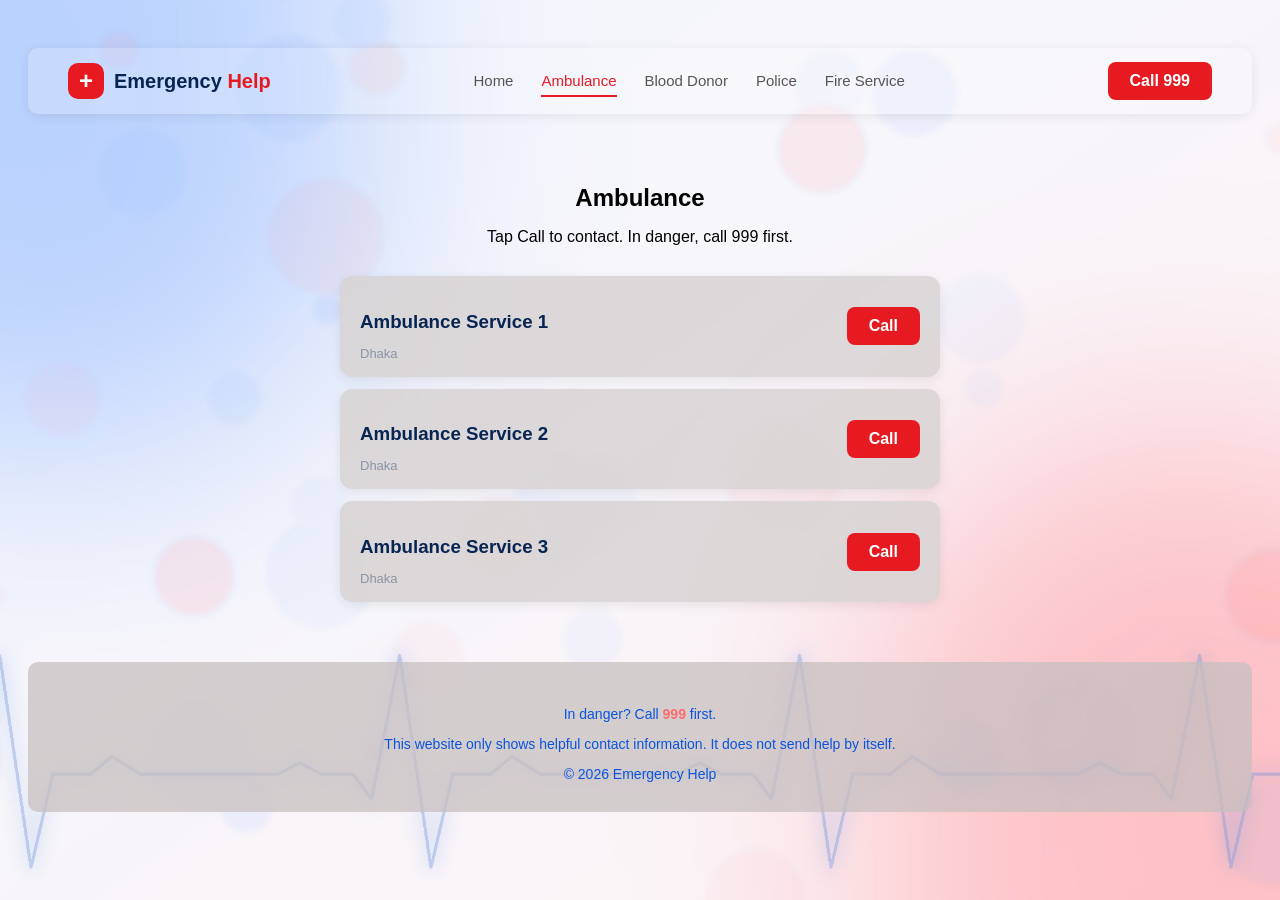
==== ambulance.html @ d60bd3e4 "ambulance page added" ====
<!DOCTYPE html>
<html lang="en">
<head>
    <meta charset="UTF-8">
    <meta name="viewport" content="width=device-width, initial-scale=1.0">
    <title>Ambulance - Emergency Help</title>
    <link rel="stylesheet" href="style.css">
</head>
<body>
    <!-- NAVBAR -->
    <header class="navbar">
        <a href="index.html" class="brand">
            <span class="brand-icon">+</span>
            <span>Emergency <b>Help</b></span>
        </a>

        <nav class="nav-links">
            <a href="index.html">Home</a>
            <a href="ambulance.html" class="active">Ambulance</a>
            <a href="blood.html">Blood Donor</a>
            <a href="police.html">Police</a>
            <a href="fire.html">Fire Service</a>
        </nav>

        <a href="tel:999" class="nav-call">Call 999</a>
    </header>

    <!-- PAGE TITLE -->
    <section class="page-head">
        <h1>Ambulance</h1>
        <p>Tap Call to contact. In danger, call 999 first.</p>
    </section>

    <!-- LIST -->
    <section class="list">
        <div class="list-item">
            <div>
                <h3>Ambulance Service 1</h3>
                <p>Dhaka</p>
            </div>
            <a href="tel:01XXXXXXXXX" class="call-small">Call</a>
        </div>

        <div class="list-item">
            <div>
                <h3>Ambulance Service 2</h3>
                <p>Dhaka</p>
            </div>
            <a href="tel:01XXXXXXXXX" class="call-small">Call</a>
        </div>

        <div class="list-item">
            <div>
                <h3>Ambulance Service 3</h3>
                <p>Dhaka</p>
            </div>
            <a href="tel:01XXXXXXXXX" class="call-small">Call</a>
        </div>
    </section>

    <!-- FOOTER -->
    <footer class="footer">
        <p>In danger? Call <b>999</b> first.</p>
        <p>This website only shows helpful contact information. It does not send help by itself.</p>
        <p>© 2026 Emergency Help</p>
    </footer>
</body>
</html>
---- style.css ----
body {
    font-family: Arial, sans-serif;
    background-image: url("bg-img/bg-light.jpg");
    background-size: cover;
    background-position: center;
    background-attachment: fixed;
    text-align: center;
    padding: 40px 20px;
}

                        /* NAVBAR */
.navbar {
    display: flex;
    justify-content: space-between;
    align-items: center;
    background: rgba(249, 247, 247, 0.199);
    padding: 14px 40px;
    box-shadow: 0 2px 12px rgba(0, 0, 0, 0.08);
    position: sticky;
    border-radius: 10px;
    top: 0;
    z-index: 10;
}

.brand {
    display: flex;
    align-items: center;
    gap: 10px;
    text-decoration: none;
    color: #082552;
    font-size: 20px;
    font-weight: bold;
}

.brand-icon {
    width: 36px;
    height: 36px;
    background: #e71a22;
    color: white;
    border-radius: 10px;
    display: flex;
    align-items: center;
    justify-content: center;
    font-size: 24px;
}

.brand b {
    color: #e71a22;
}

.nav-links {
    display: flex;
    gap: 28px;
}

.nav-links a {
    text-decoration: none;
    color: #555;
    font-size: 15px;
    padding: 6px 0;
    border-bottom: 2px solid transparent;
}

.nav-links a:hover,
.nav-links a.active {
    color: #e71a22;
    border-bottom-color: #e71a22;
}

.nav-call {
    background: #e71a22;
    color: white;
    text-decoration: none;
    font-weight: bold;
    padding: 10px 22px;
    border-radius: 8px;
}

.nav-call:hover {
    background: #c90009;
}


h1 {
    color: #000000;
    margin-bottom: 10px;
}

p {
    color: #000000;
    margin-bottom: 25px;
}

.call-btn {
    display: inline-block;
    background: #fa0505;
    color: white;
    text-decoration: none;
    font-size: 20px;
    font-weight: bold;
    padding: 15px 35px;
    border-radius: 10px;
}
.call-btn:hover {
    background: #008000;
    transform: translateY(-3px);
}

                    /** sarvis Card HTML start **/

.cards {
    display: grid;
    grid-template-columns: repeat(2, 1fr);
    gap: 16px;
    max-width: 600px;
    margin: 40px auto 0;
}

.card {
    background: rgba(216, 211, 211, 0.83);
    border-radius: 12px;
    text-decoration: none;
    padding: 25px 15px;
    box-shadow: 0 3px 12px rgba(0, 0, 0, 0.08);
    transition: 0.3s;
    cursor: pointer;
}

.card:hover {
    transform: translateY(-4px);
}

.icon {
    font-size: 36px;
    margin-bottom: 10px;
}

.card h3 {
    color: #0c1626;
    margin-bottom: 6px;
}

.card p {
    color: #57595d;
    font-size: 13px;
    margin-bottom: 0;
}


                    /* SERVICES */
.services {
    padding: 40px 20px 0;
}

.services h2 {
    color: #082552;
    font-size: 30px;
    margin-bottom: 8px;
}

.section-sub {
    font-size: 15px;
    margin-bottom: 0;
}

.services .cards {
    margin-top: 25px;
}

                    /* FOOTER */
.footer {
    background: rgba(200, 191, 191, 0.736);
    border-radius: 10px;
    text-align: center;
    padding: 30px 20px;
}

.footer p {
    color: #0a54df;
    font-size: 14px;
    margin-bottom: 8px;
}

.footer b {
    color: #ff6b70;
}

.footer p:last-child {
    margin-bottom: 0;
}




                        /* Ambulance PAGE TITLE */
                        /* Ambulance PAGE TITLE */
                        /* Ambulance PAGE TITLE */
                        /* Ambulance PAGE TITLE */



.page-head {
    padding: 50px 20px 0;
}

/* LIST */
.list {
    max-width: 600px;
    margin: 30px auto 60px;
    padding: 0 20px;
}

.list-item {
    display: flex;
    justify-content: space-between;
    align-items: center;
    text-align: left;
    background: rgba(216, 211, 211, 0.83);
    border-radius: 12px;
    padding: 16px 20px;
    margin-bottom: 12px;
    box-shadow: 0 3px 12px rgba(0, 0, 0, 0.08);
}

.list-item h3 {
    color: #082552;
    margin-bottom: 4px;
}

.list-item p {
    color: #8994a4;
    font-size: 13px;
    margin-bottom: 0;
}

.call-small {
    background: #e71a22;
    color: white;
    text-decoration: none;
    font-weight: bold;
    padding: 10px 22px;
    border-radius: 8px;
}

.call-small:hover {
    background: #c90009;
}
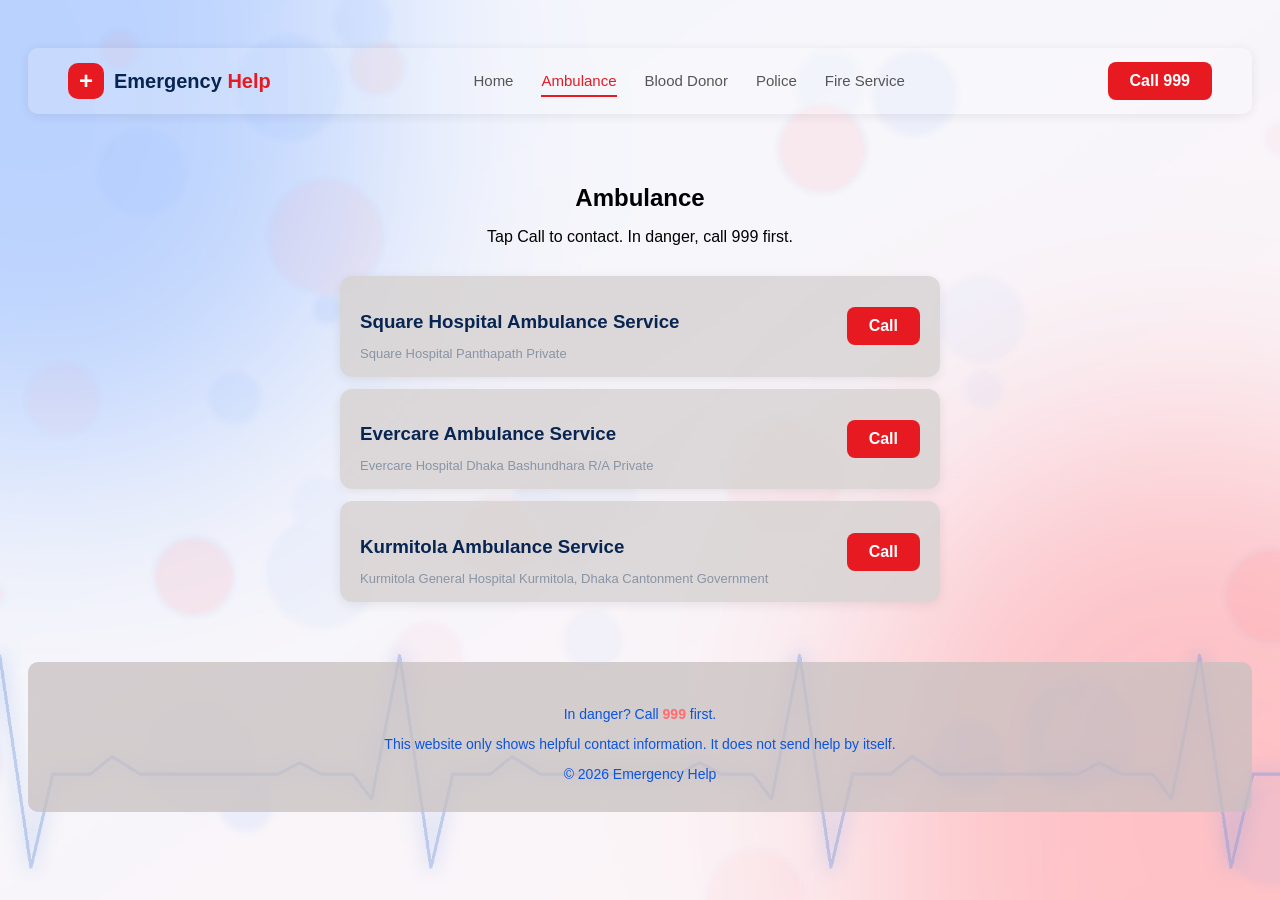
==== commit 00a32dcb: "ambulance names and locations updated" ====
--- a/ambulance.html
+++ b/ambulance.html
@@ -35,24 +35,24 @@
     <section class="list">
         <div class="list-item">
             <div>
-                <h3>Ambulance Service 1</h3>
-                <p>Dhaka</p>
+                <h3>Square Hospital Ambulance Service</h3>
+                <p>Square Hospital	Panthapath Private </p>
             </div>
             <a href="tel:01XXXXXXXXX" class="call-small">Call</a>
         </div>
 
         <div class="list-item">
             <div>
-                <h3>Ambulance Service 2</h3>
-                <p>Dhaka</p>
+                <h3>Evercare Ambulance Service</h3>
+                <p>Evercare Hospital Dhaka	Bashundhara R/A Private </p>
             </div>
             <a href="tel:01XXXXXXXXX" class="call-small">Call</a>
         </div>
 
         <div class="list-item">
             <div>
-                <h3>Ambulance Service 3</h3>
-                <p>Dhaka</p>
+                <h3>Kurmitola Ambulance Service</h3>
+                <p>Kurmitola General Hospital	Kurmitola, Dhaka Cantonment	Government</p>
             </div>
             <a href="tel:01XXXXXXXXX" class="call-small">Call</a>
         </div>
--- a/style.css
+++ b/style.css
@@ -117,7 +117,6 @@
 }
 
 .card {
-    background: rgba(216, 211, 211, 0.83);
     border-radius: 12px;
     text-decoration: none;
     padding: 25px 15px;
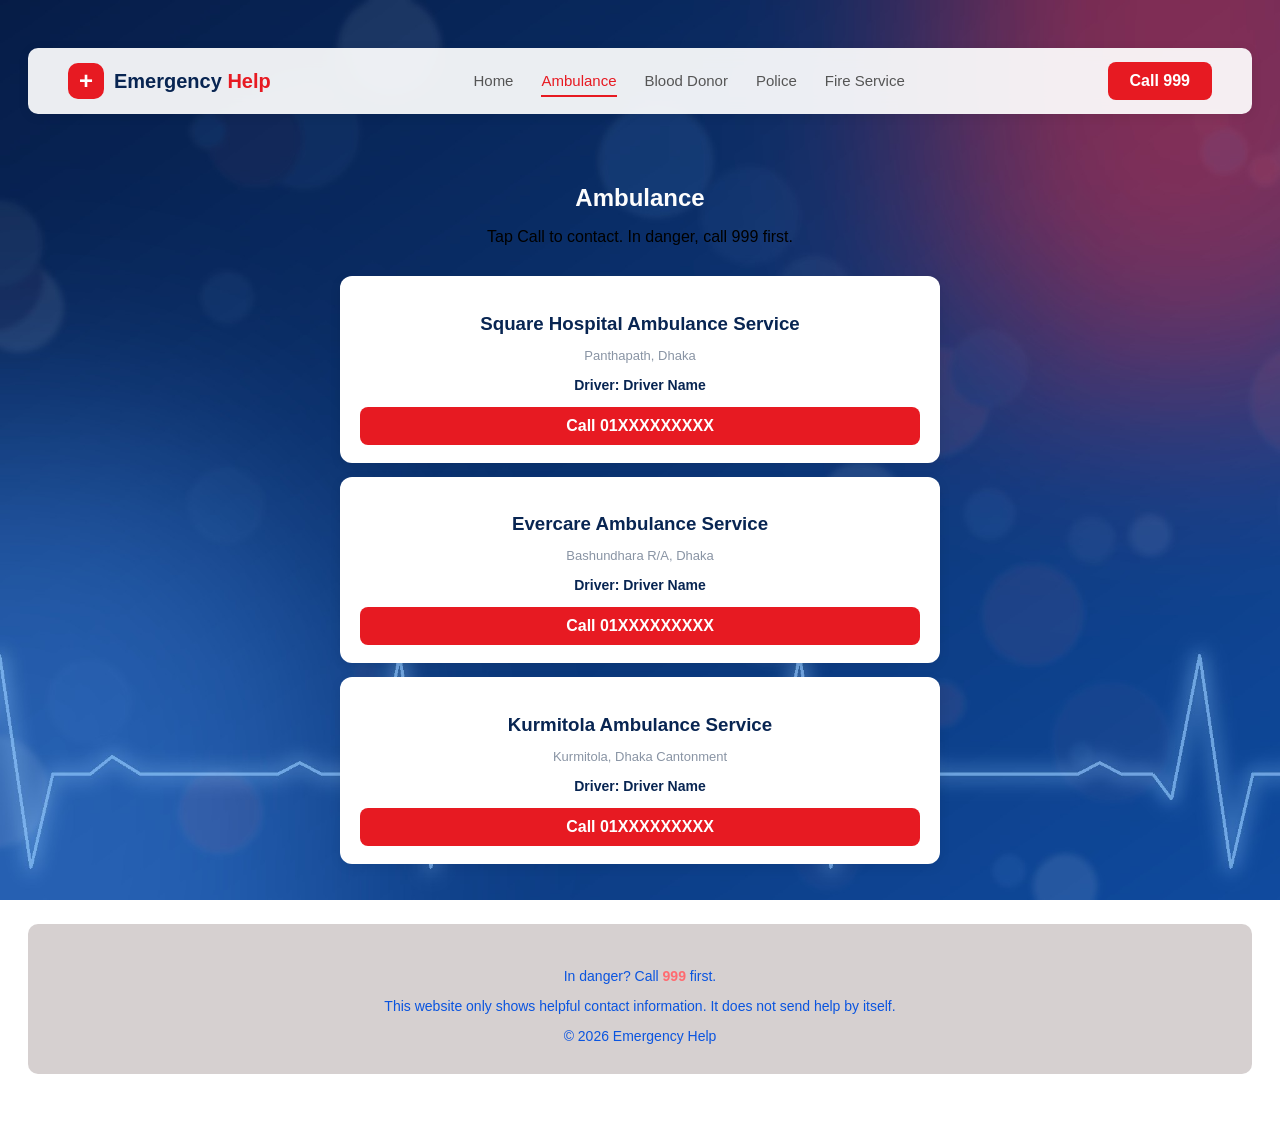
==== commit 7a8b6180: "ambulance driver updated" ====
--- a/ambulance.html
+++ b/ambulance.html
@@ -32,37 +32,16 @@
     </section>
 
     <!-- LIST -->
-    <section class="list">
-        <div class="list-item">
-            <div>
-                <h3>Square Hospital Ambulance Service</h3>
-                <p>Square Hospital	Panthapath Private </p>
-            </div>
-            <a href="tel:01XXXXXXXXX" class="call-small">Call</a>
-        </div>
+  <section class="list" id="ambulance-list">
 
-        <div class="list-item">
-            <div>
-                <h3>Evercare Ambulance Service</h3>
-                <p>Evercare Hospital Dhaka	Bashundhara R/A Private </p>
-            </div>
-            <a href="tel:01XXXXXXXXX" class="call-small">Call</a>
-        </div>
-
-        <div class="list-item">
-            <div>
-                <h3>Kurmitola Ambulance Service</h3>
-                <p>Kurmitola General Hospital	Kurmitola, Dhaka Cantonment	Government</p>
-            </div>
-            <a href="tel:01XXXXXXXXX" class="call-small">Call</a>
-        </div>
-    </section>
-
+  </section>
     <!-- FOOTER -->
     <footer class="footer">
         <p>In danger? Call <b>999</b> first.</p>
         <p>This website only shows helpful contact information. It does not send help by itself.</p>
         <p>© 2026 Emergency Help</p>
     </footer>
+
+    <script src="ambulance.js"></script>
 </body>
 </html>
--- a/style.css
+++ b/style.css
@@ -1,6 +1,6 @@
 body {
     font-family: Arial, sans-serif;
-    background-image: url("bg-img/bg-light.jpg");
+    background-image: url("bg-img/bg-dark.jpg");
     background-size: cover;
     background-position: center;
     background-attachment: fixed;
@@ -13,7 +13,9 @@
     display: flex;
     justify-content: space-between;
     align-items: center;
-    background: rgba(249, 247, 247, 0.199);
+    background: rgba(255, 255, 255, 0.92);
+    backdrop-filter: blur(10px);
+    -webkit-backdrop-filter: blur(10px);
     padding: 14px 40px;
     box-shadow: 0 2px 12px rgba(0, 0, 0, 0.08);
     position: sticky;
@@ -82,7 +84,7 @@
 
 
 h1 {
-    color: #000000;
+    color: #fdfdfd;
     margin-bottom: 10px;
 }
 
@@ -119,8 +121,9 @@
 .card {
     border-radius: 12px;
     text-decoration: none;
+    background: white;
     padding: 25px 15px;
-    box-shadow: 0 3px 12px rgba(0, 0, 0, 0.08);
+    box-shadow: 0 3px 12px rgba(63, 59, 59, 0.193);
     transition: 0.3s;
     cursor: pointer;
 }
@@ -152,7 +155,7 @@
 }
 
 .services h2 {
-    color: #082552;
+    color: #f2f4f7;
     font-size: 30px;
     margin-bottom: 8px;
 }
@@ -201,6 +204,7 @@
 .page-head {
     padding: 50px 20px 0;
 }
+
 
 /* LIST */
 .list {
@@ -210,14 +214,11 @@
 }
 
 .list-item {
-    display: flex;
-    justify-content: space-between;
-    align-items: center;
-    text-align: left;
-    background: rgba(216, 211, 211, 0.83);
+    background: white;
     border-radius: 12px;
-    padding: 16px 20px;
-    margin-bottom: 12px;
+    padding: 18px 20px;
+    margin-bottom: 14px;
+    text-align: center;
     box-shadow: 0 3px 12px rgba(0, 0, 0, 0.08);
 }
 
@@ -229,18 +230,33 @@
 .list-item p {
     color: #8994a4;
     font-size: 13px;
-    margin-bottom: 0;
+    margin-bottom: 14px;
 }
 
 .call-small {
+    display: block;
     background: #e71a22;
     color: white;
     text-decoration: none;
     font-weight: bold;
-    padding: 10px 22px;
+    text-align: center;
+    padding: 10px 0;
     border-radius: 8px;
 }
 
 .call-small:hover {
     background: #c90009;
-}+}
+
+
+/* ambulance driver nam ,location & number list edit korar jonno*/
+
+.list-item .area {
+    margin-bottom: 4px;
+}
+
+.list-item .driver {
+    color: #082552;
+    font-size: 14px;
+    font-weight: bold;
+} 
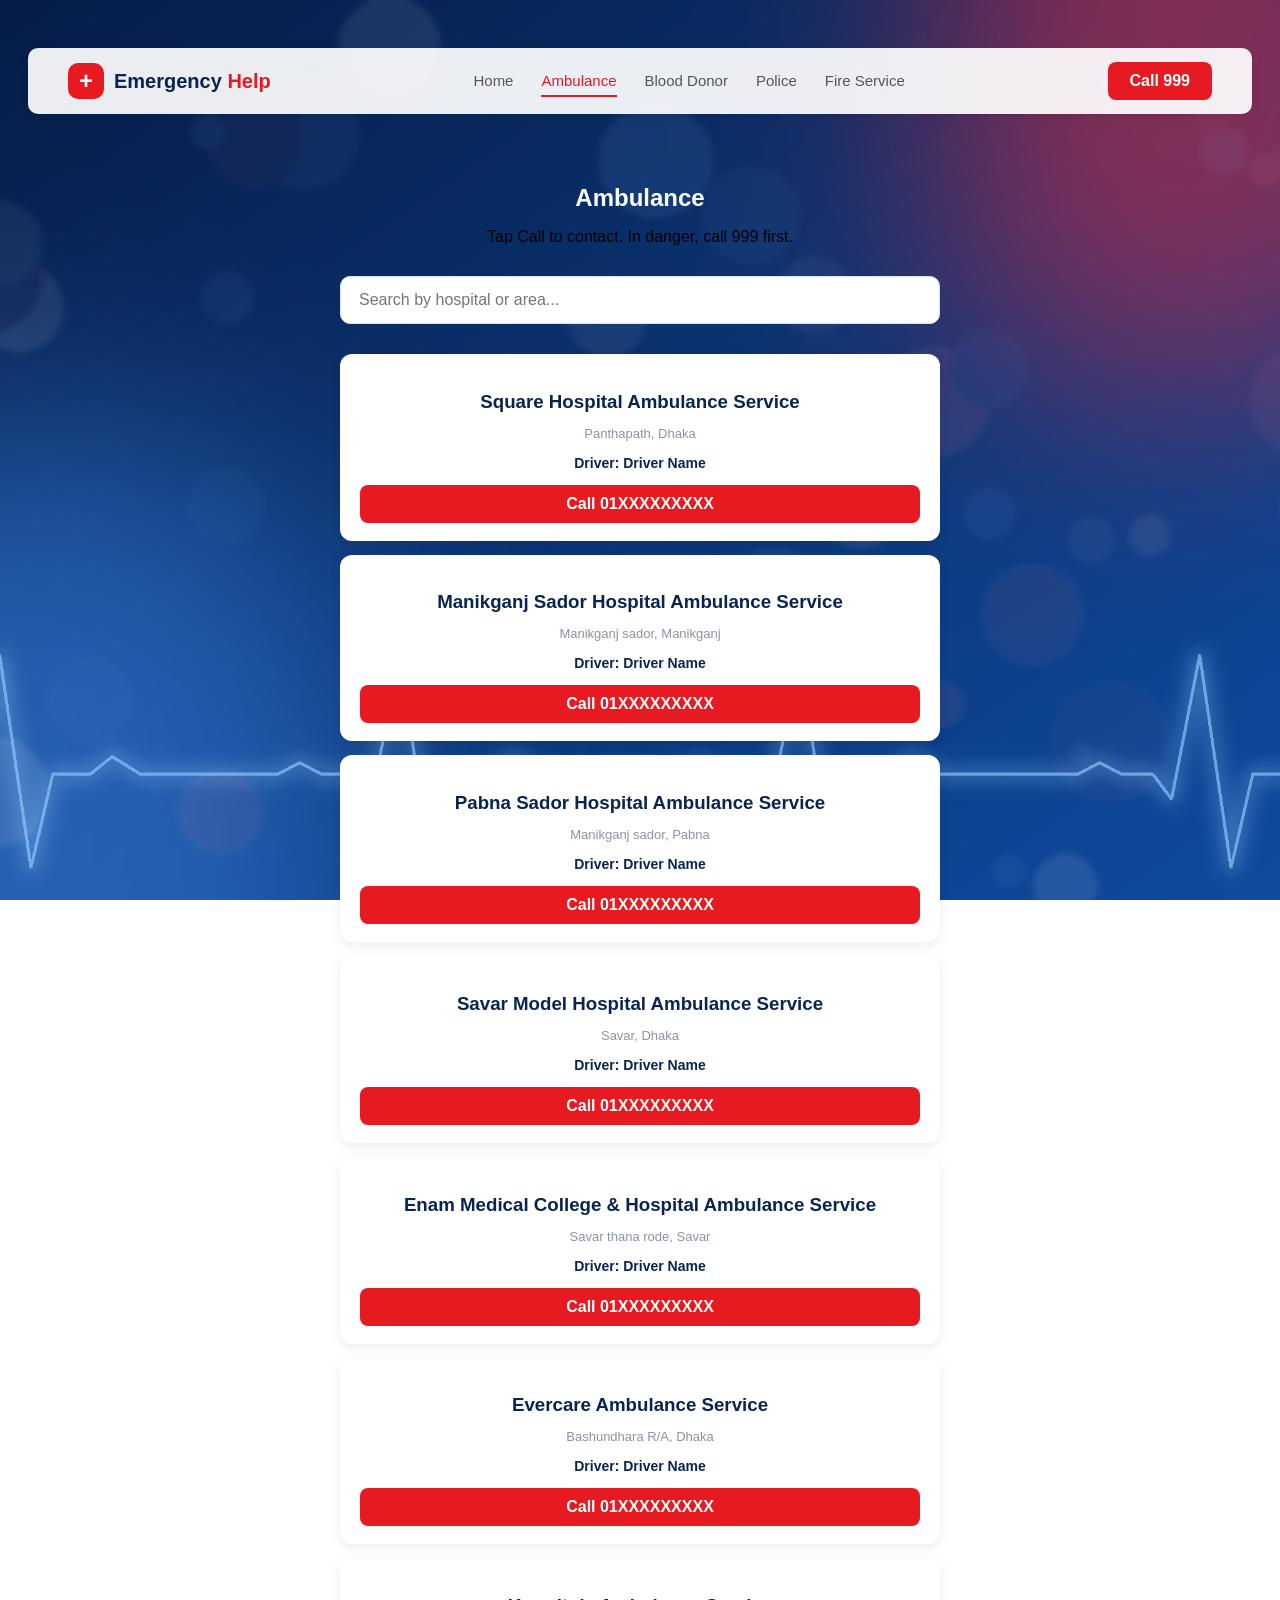
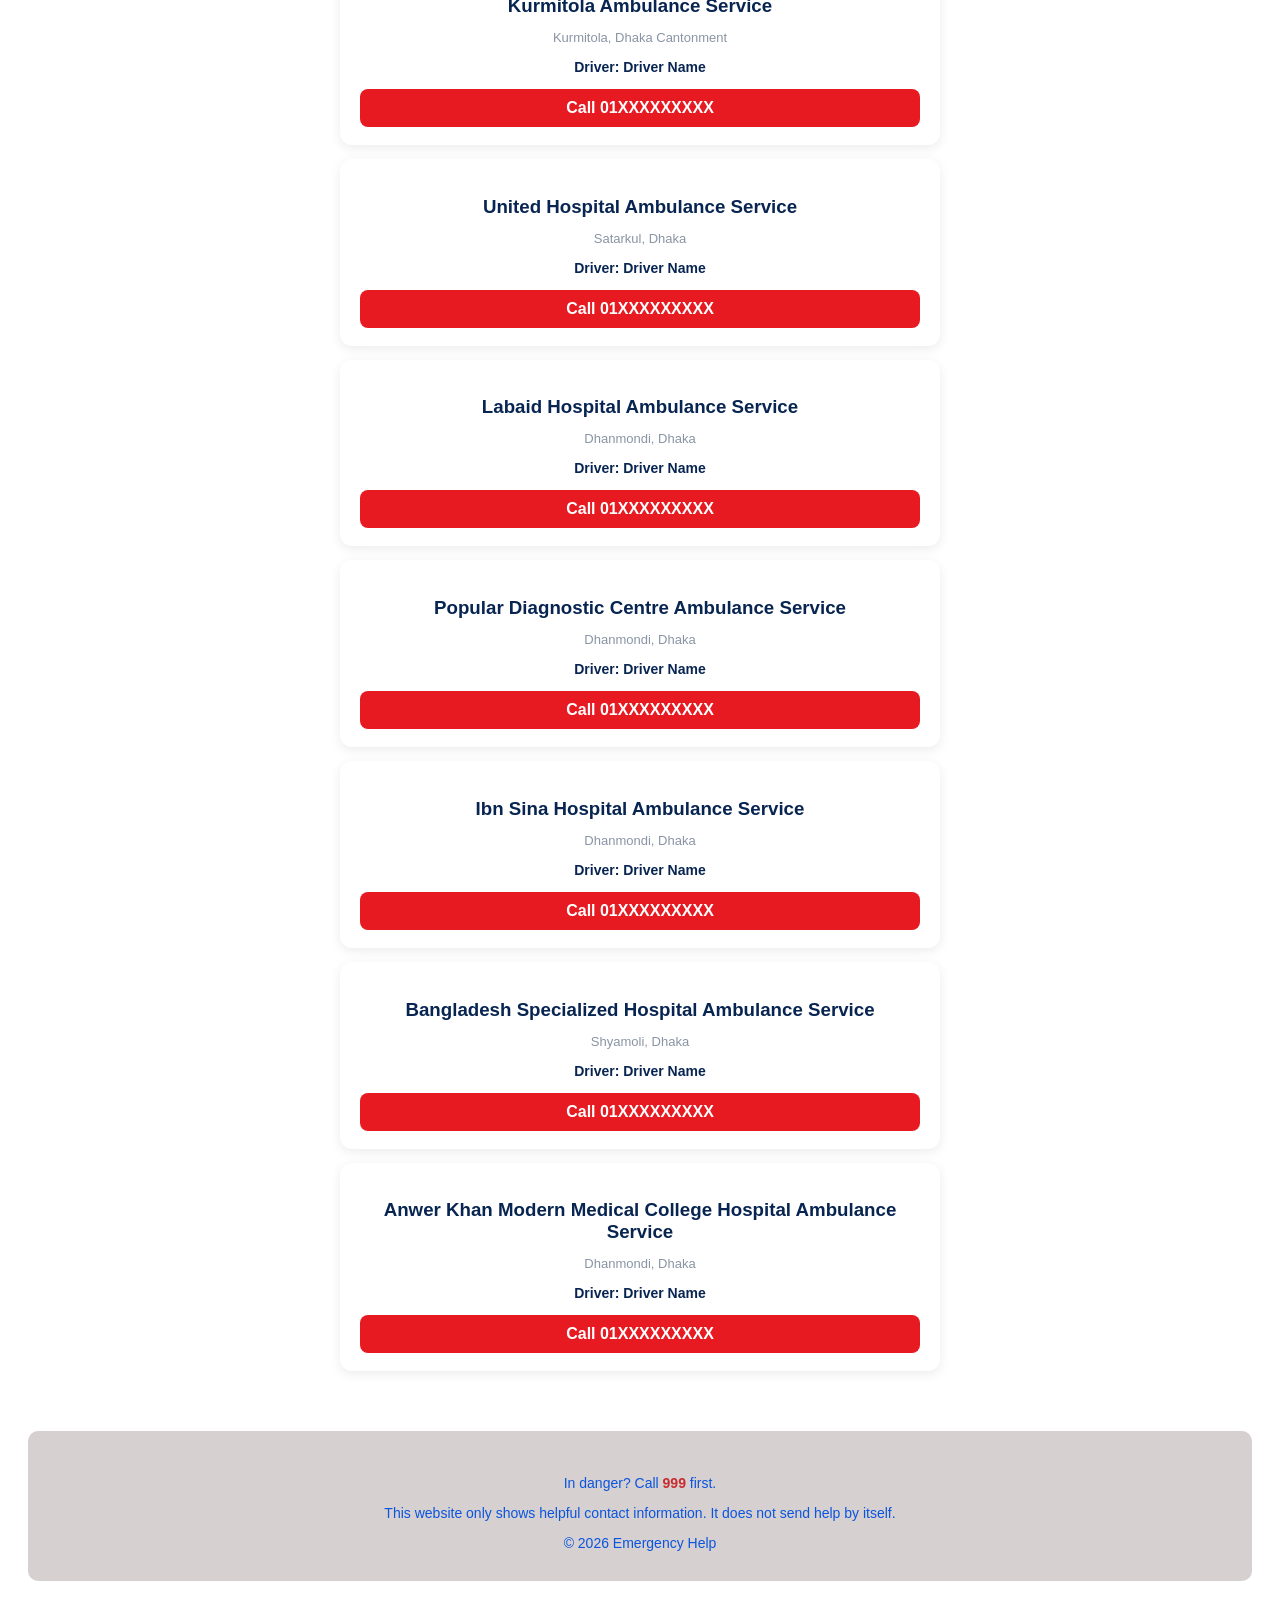
==== commit ace68e26: "ambulance driver data and search box added" ====
--- a/ambulance.html
+++ b/ambulance.html
@@ -25,16 +25,22 @@
         <a href="tel:999" class="nav-call">Call 999</a>
     </header>
 
-    <!-- PAGE TITLE -->
-    <section class="page-head">
-        <h1>Ambulance</h1>
-        <p>Tap Call to contact. In danger, call 999 first.</p>
-    </section>
+        <!-- PAGE TITLE -->
+        <section class="page-head">
+            <h1>Ambulance</h1>
+            <p>Tap Call to contact. In danger, call 999 first.</p>
+        </section>
 
-    <!-- LIST -->
-  <section class="list" id="ambulance-list">
+        <!-- SEARCH -->
+        <div class="search-box">
+            <input type="text" id="search" placeholder="Search by hospital or area...">
+        </div>
 
-  </section>
+        <!-- LIST -->
+        <section class="list" id="ambulance-list">
+        </section>
+
+
     <!-- FOOTER -->
     <footer class="footer">
         <p>In danger? Call <b>999</b> first.</p>
--- a/style.css
+++ b/style.css
@@ -184,7 +184,7 @@
 }
 
 .footer b {
-    color: #ff6b70;
+    color: #c82b30;
 }
 
 .footer p:last-child {
@@ -248,6 +248,20 @@
     background: #c90009;
 }
 
+.email-small {
+    display: block;
+    background: #753a3cf2;
+    color: white;
+    text-decoration: none;
+    font-weight: bold;
+    text-align: center;
+    padding: 10px 0;
+    border-radius: 8px;
+}
+
+.email-small:hover {
+    background: #9e383dab;
+}
 
 /* ambulance driver nam ,location & number list edit korar jonno*/
 
@@ -259,4 +273,27 @@
     color: #082552;
     font-size: 14px;
     font-weight: bold;
-} +}
+
+
+                /*search-box create*/
+
+.search-box {
+    max-width: 600px;
+    margin: 30px auto 0;
+    padding: 0 20px;
+}
+
+.search-box input {
+    width: 100%;
+    padding: 14px 18px;
+    border: 1px solid #dce2ea;
+    border-radius: 10px;
+    font-size: 16px;
+    outline: none;
+    box-sizing: border-box;
+}
+
+.search-box input:focus {
+    border-color: #030398;
+}
